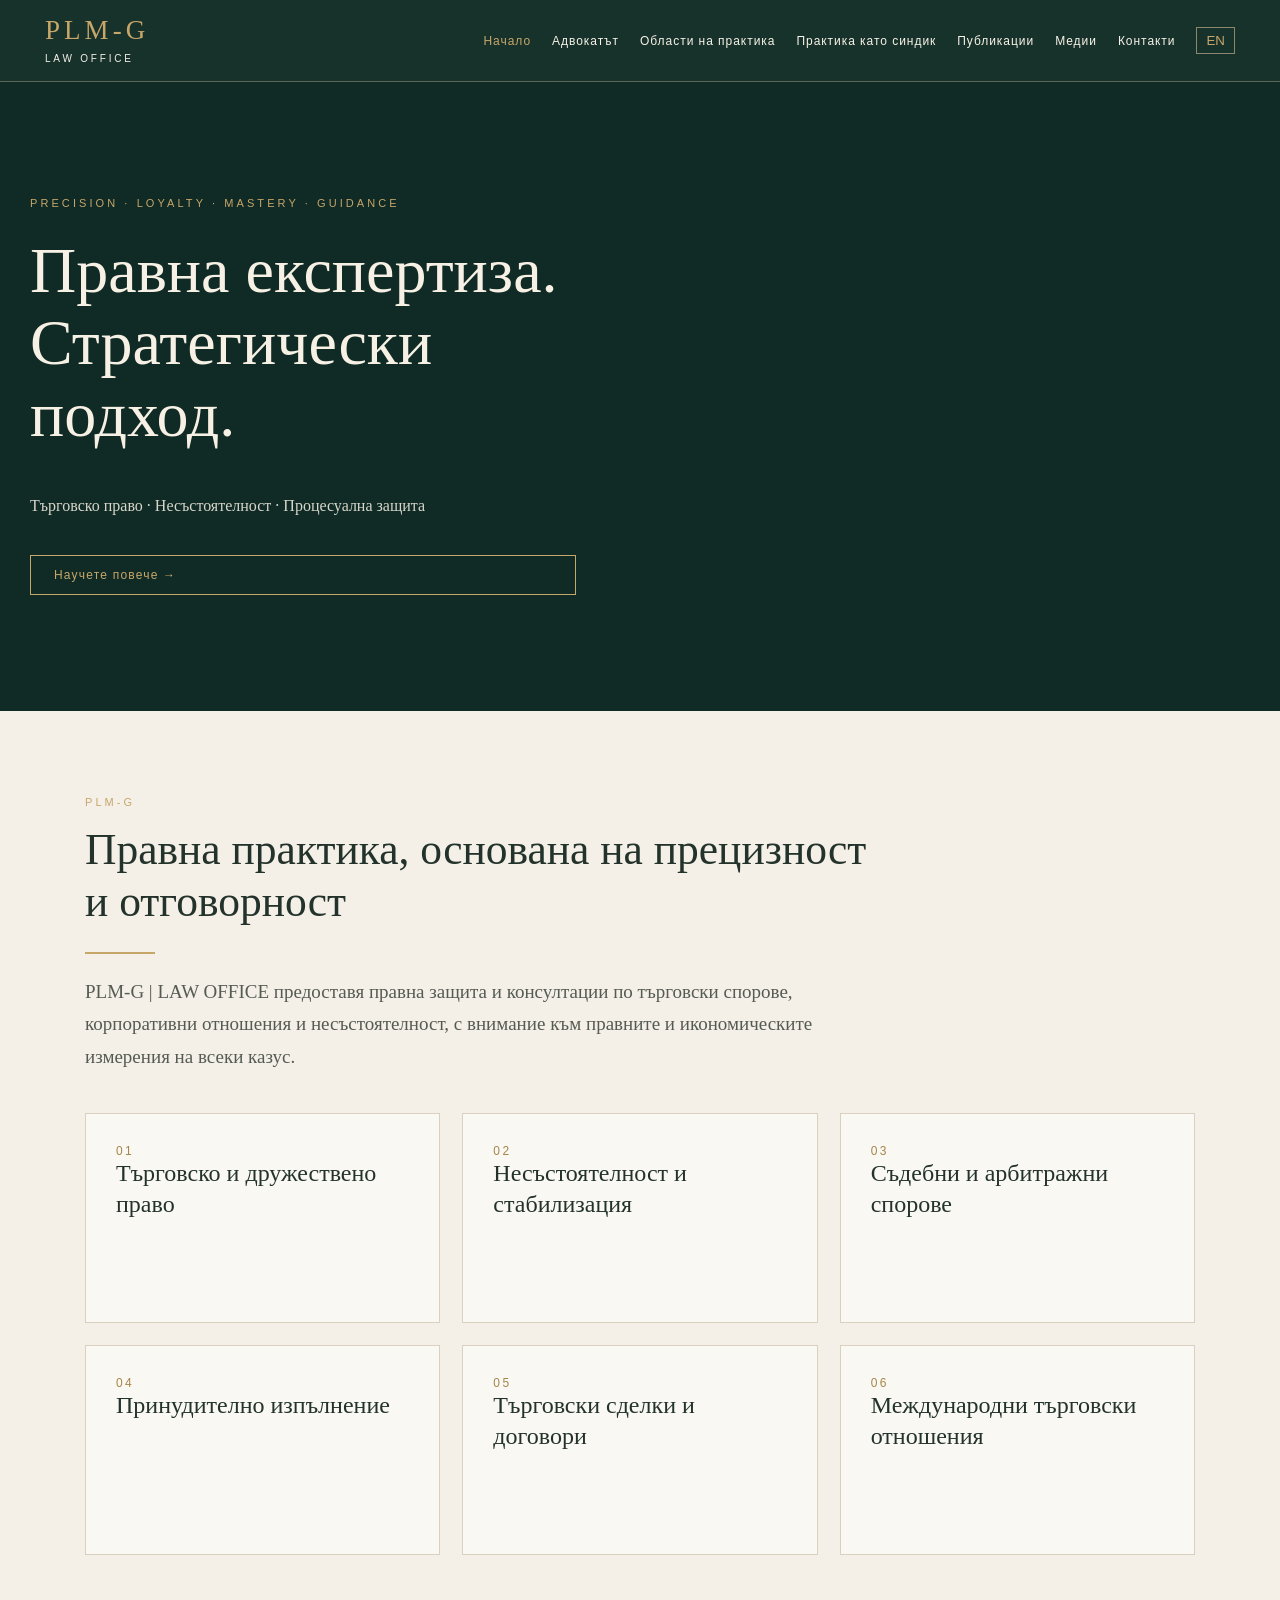
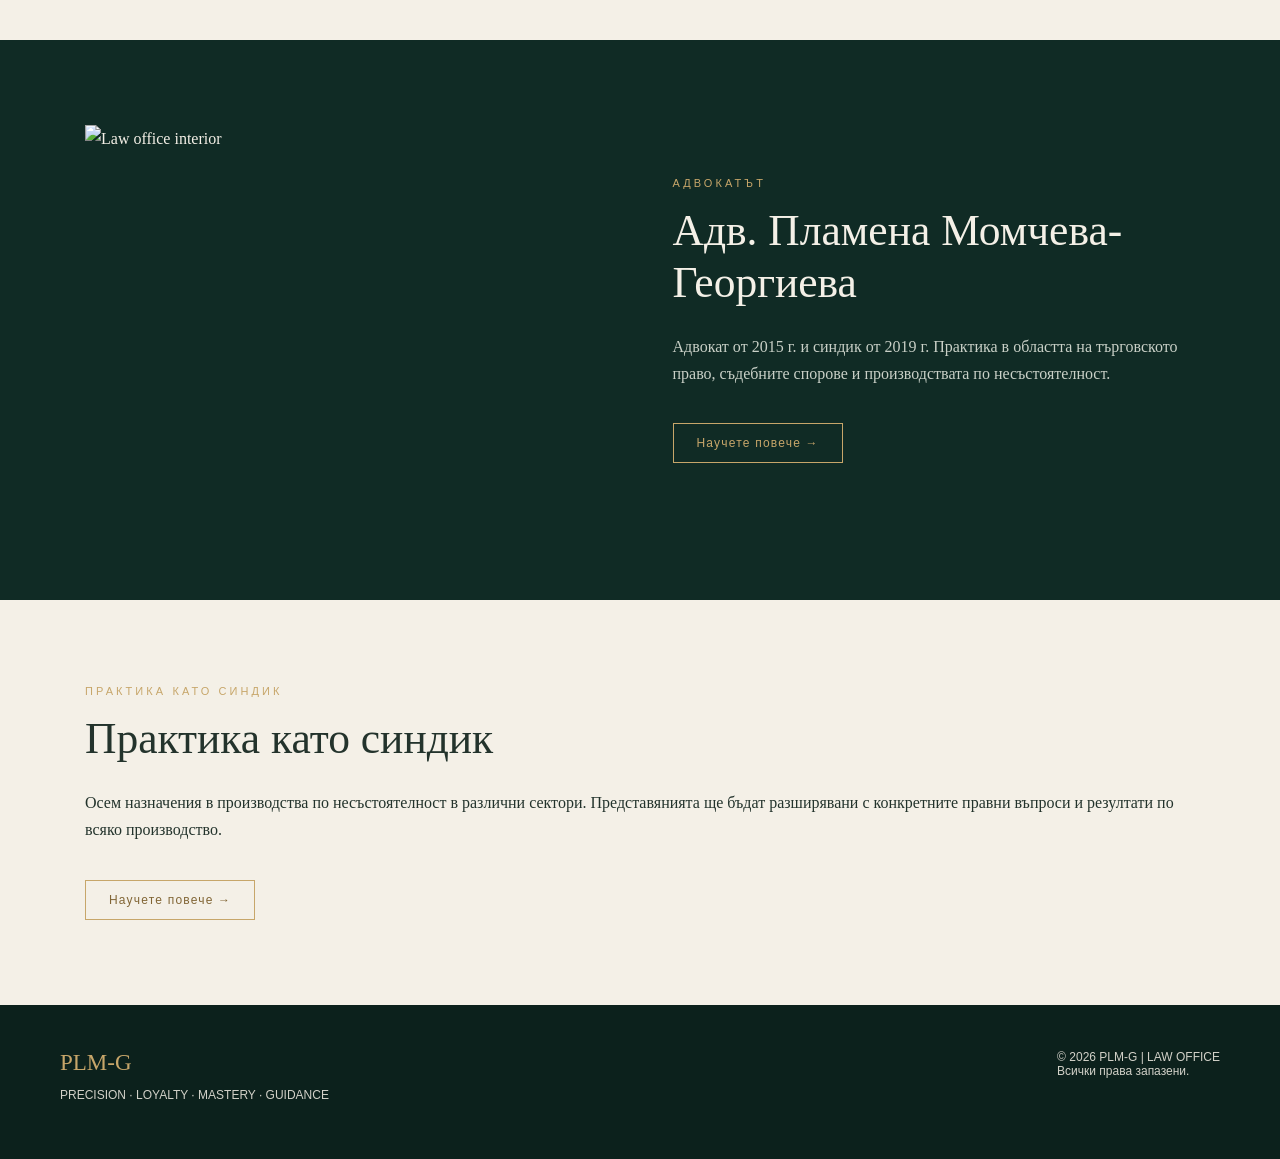
==== index.html @ 131e3fe8 "Add files via upload" ====
<!doctype html><html lang="bg"><head><meta charset="utf-8"><meta name="viewport" content="width=device-width, initial-scale=1"><meta name="description" content="PLM-G Law Office — commercial law, insolvency and litigation"><title>PLM-G | LAW OFFICE</title><link rel="stylesheet" href="style.css"></head><body data-page="index"><header id="header"></header><main id="main"></main><footer id="footer"></footer><script src="app.js"></script></body></html>
---- style.css ----
:root{--forest:#102b25;--green:#1b3b32;--gold:#c7a66a;--cream:#f4f0e7;--ink:#23332c;--muted:#706e65}*{box-sizing:border-box}html{scroll-behavior:smooth}body{margin:0;font-family:Georgia,'Times New Roman',serif;color:var(--ink);background:var(--cream);line-height:1.7}a{color:inherit;text-decoration:none}header{position:sticky;top:0;z-index:5;background:rgba(16,43,37,.97);color:#f8f3e8;border-bottom:1px solid #5c6656}.nav{max-width:1240px;margin:auto;padding:17px 25px;display:flex;align-items:center;gap:30px}.logo{font-size:27px;letter-spacing:.15em;color:var(--gold);line-height:1}.logo small{display:block;font:10px Arial,sans-serif;letter-spacing:.28em;color:#f4f0e7;margin-top:9px}.links{margin-left:auto;display:flex;gap:21px;align-items:center;font:12px Arial,sans-serif;letter-spacing:.08em}.links a:hover,.active{color:var(--gold)}.lang{border:1px solid #8a896f;padding:5px 9px;background:none;color:var(--gold);cursor:pointer}.menu{display:none}.hero{background:var(--forest);color:#f7f0e5;display:grid;grid-template-columns:1fr 1fr;min-height:620px}.hero-text{display:flex;flex-direction:column;justify-content:center;padding:9vw max(30px,calc((100vw - 1240px)/2));padding-right:5vw}.eyebrow{font:11px Arial,sans-serif;letter-spacing:.28em;text-transform:uppercase;color:var(--gold)}h1{font-size:clamp(42px,5vw,76px);line-height:1.12;font-weight:normal;margin:26px 0}h2{font-size:clamp(30px,3.4vw,48px);font-weight:normal;line-height:1.2;margin:15px 0 25px}h3{font-size:24px;font-weight:normal;line-height:1.3;margin:0 0 12px}.hero p{max-width:550px;color:#d7d6cb}.hero-image{background:url('assets/office-collage.png') center/cover}.button{display:inline-block;margin-top:20px;border:1px solid var(--gold);padding:12px 23px;color:var(--gold);font:12px Arial,sans-serif;letter-spacing:.1em;cursor:pointer}.button:hover{background:var(--gold);color:var(--forest)}.wrap{max-width:1160px;margin:auto;padding:85px 25px}.intro{max-width:800px}.intro p{font-size:19px;color:#555b53}.rule{width:70px;height:2px;background:var(--gold);margin:22px 0}.grid{display:grid;grid-template-columns:repeat(3,1fr);gap:22px;margin-top:40px}.card{border:1px solid #d9d0bf;padding:30px;background:#faf8f2;min-height:210px}.card .num{font:12px Arial,sans-serif;letter-spacing:.2em;color:#a5854b}.card p{color:#666b61;font-size:15px}.card a{color:#886a3a;font:12px Arial,sans-serif;letter-spacing:.07em}.dark{background:var(--forest);color:#f4f0e7}.dark p{color:#c9d0c7}.split{display:grid;grid-template-columns:1fr 1fr;gap:65px;align-items:center}.photo{width:100%;height:390px;object-fit:cover;object-position:left top}.pagehead{background:var(--forest);color:#f4f0e7;padding:90px 25px 75px}.pagehead>div{max-width:1160px;margin:auto}.pagehead h1{font-size:clamp(40px,5vw,65px);margin:15px 0}.detail{border-top:1px solid #d6cbb8;padding:30px 0}.detail summary{font-size:23px;cursor:pointer}.detail summary span{display:block;color:#987d4f;font:11px Arial,sans-serif;letter-spacing:.13em;text-transform:uppercase;margin-bottom:9px}.detail p{max-width:870px;color:#5b6259}.note{background:#e8e0d1;padding:25px;border-left:3px solid var(--gold)}footer{background:#0c211c;color:#d2d1c8;padding:45px 25px;font:12px Arial,sans-serif}footer>div{max-width:1160px;margin:auto;display:flex;justify-content:space-between;gap:20px}.footer-logo{font:23px Georgia,serif;color:var(--gold)}.muted{color:#777b70}.media-link{display:block;border-bottom:1px solid #d7cdbd;padding:20px 0;color:#365447}.media-link:hover{color:#a18046}@media(max-width:900px){.nav{flex-wrap:wrap}.menu{display:block;margin-left:auto;background:none;color:var(--gold);border:1px solid #9b895d;padding:8px}.links{display:none;flex-basis:100%;flex-direction:column;align-items:flex-start;padding:15px 0}.links.open{display:flex}.hero{grid-template-columns:1fr}.hero-text{padding:70px 28px}.hero-image{min-height:330px}.grid{grid-template-columns:1fr 1fr}.split{grid-template-columns:1fr;gap:25px}}@media(max-width:550px){.grid{grid-template-columns:1fr}.wrap{padding:55px 22px}.pagehead{padding:60px 22px}footer>div{flex-direction:column}}
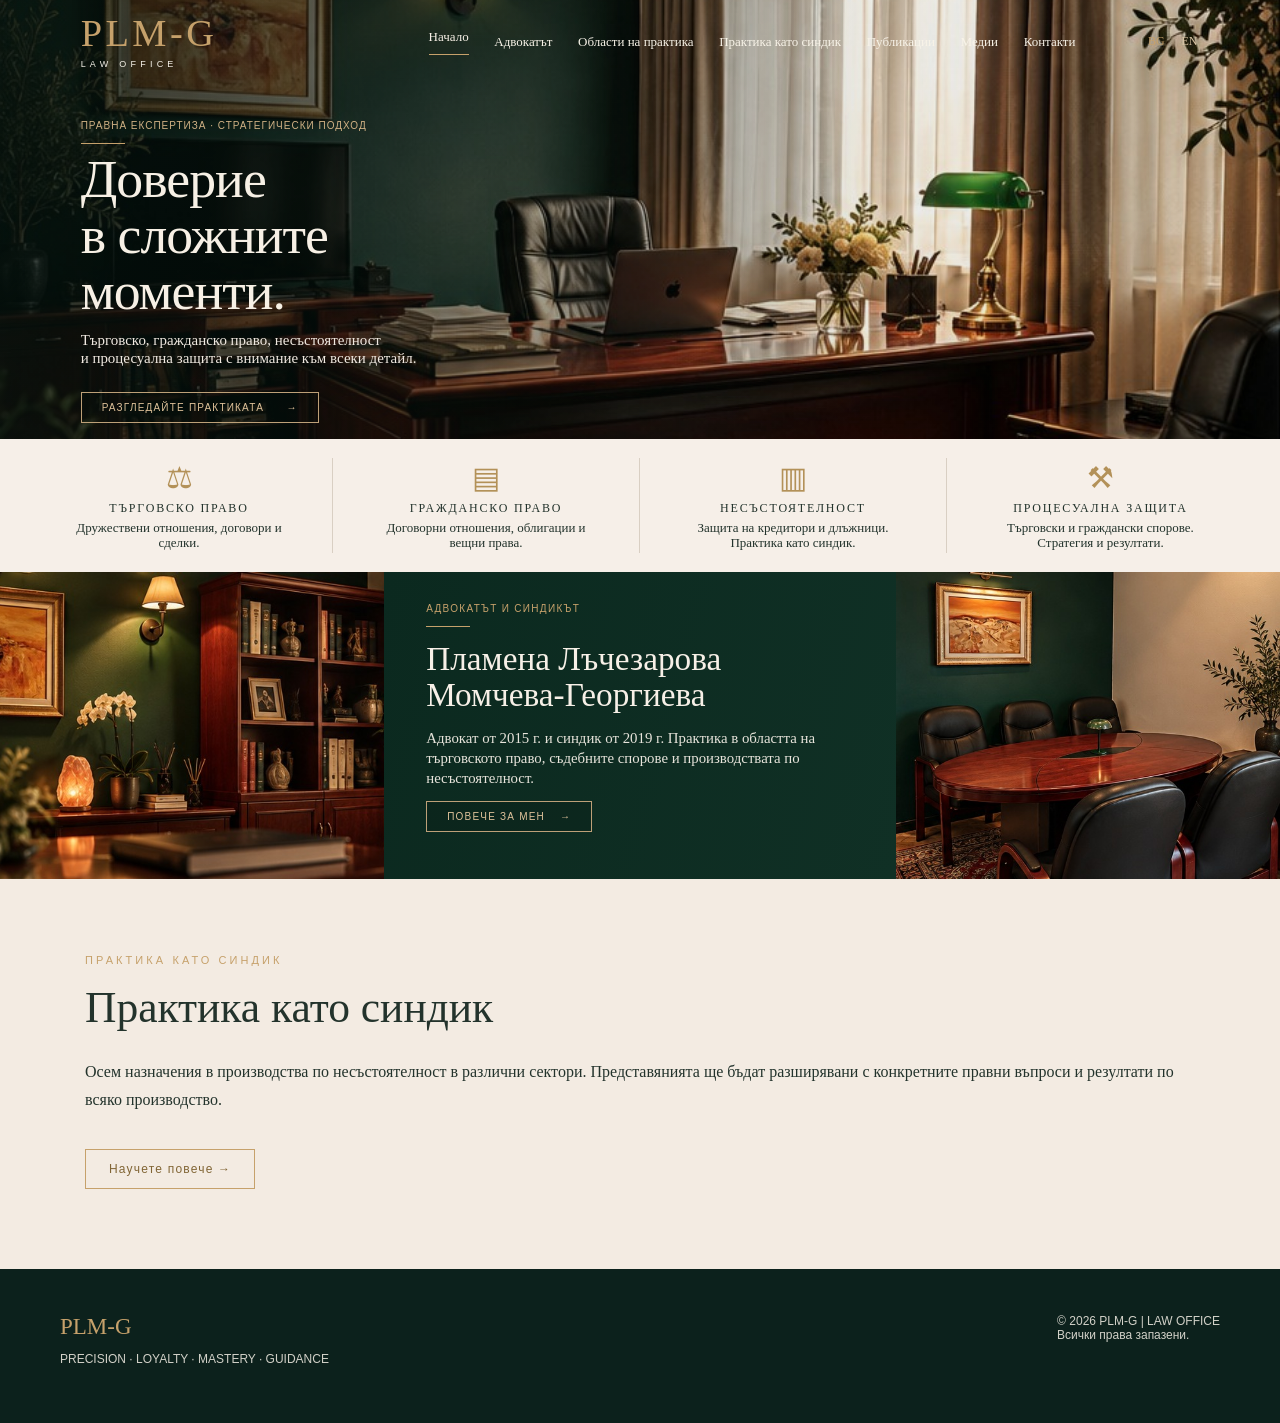
==== commit 146852e1: "Add files via upload" ====
--- a/index.html
+++ b/index.html
@@ -1 +1,2 @@
-<!doctype html><html lang="bg"><head><meta charset="utf-8"><meta name="viewport" content="width=device-width, initial-scale=1"><meta name="description" content="PLM-G Law Office — commercial law, insolvency and litigation"><title>PLM-G | LAW OFFICE</title><link rel="stylesheet" href="style.css"></head><body data-page="index"><header id="header"></header><main id="main"></main><footer id="footer"></footer><script src="app.js"></script></body></html>
+<!doctype html><html lang="bg"><head><meta charset="utf-8"><meta name="viewport" content="width=device-width, initial-scale=1"><meta name="description" content="Адв. Пламена Момчева-Георгиева — търговско и дружествено право, несъстоятелност, стабилизация, търговски спорове и принудително изпълнение в София."><title>Адвокат търговско право и несъстоятелност София | PLM-G</title><link rel="stylesheet" href="style.css"><link rel="canonical" href="https://plmg-law.com/index.html">
+<script type="application/ld+json">{"@context":"https://schema.org","@type":"LegalService","name":"PLM-G | LAW OFFICE","url":"https://plmg-law.com/","description":"Самостоятелна адвокатска практика на адв. Пламена Момчева-Георгиева в София. Търговско право и несъстоятелност.","areaServed":{"@type":"City","name":"София"},"founder":{"@type":"Person","name":"Пламена Лъчезарова Момчева-Георгиева","jobTitle":"Адвокат и синдик"},"knowsAbout":["Търговско право","Несъстоятелност","Стабилизация","Преструктуриране","Принудително изпълнение"]}</script></head><body data-page="index"><header id="header"></header><main id="main"></main><footer id="footer"></footer><script src="app.js"></script></body></html>
--- a/style.css
+++ b/style.css
@@ -1 +1,26 @@
-:root{--forest:#102b25;--green:#1b3b32;--gold:#c7a66a;--cream:#f4f0e7;--ink:#23332c;--muted:#706e65}*{box-sizing:border-box}html{scroll-behavior:smooth}body{margin:0;font-family:Georgia,'Times New Roman',serif;color:var(--ink);background:var(--cream);line-height:1.7}a{color:inherit;text-decoration:none}header{position:sticky;top:0;z-index:5;background:rgba(16,43,37,.97);color:#f8f3e8;border-bottom:1px solid #5c6656}.nav{max-width:1240px;margin:auto;padding:17px 25px;display:flex;align-items:center;gap:30px}.logo{font-size:27px;letter-spacing:.15em;color:var(--gold);line-height:1}.logo small{display:block;font:10px Arial,sans-serif;letter-spacing:.28em;color:#f4f0e7;margin-top:9px}.links{margin-left:auto;display:flex;gap:21px;align-items:center;font:12px Arial,sans-serif;letter-spacing:.08em}.links a:hover,.active{color:var(--gold)}.lang{border:1px solid #8a896f;padding:5px 9px;background:none;color:var(--gold);cursor:pointer}.menu{display:none}.hero{background:var(--forest);color:#f7f0e5;display:grid;grid-template-columns:1fr 1fr;min-height:620px}.hero-text{display:flex;flex-direction:column;justify-content:center;padding:9vw max(30px,calc((100vw - 1240px)/2));padding-right:5vw}.eyebrow{font:11px Arial,sans-serif;letter-spacing:.28em;text-transform:uppercase;color:var(--gold)}h1{font-size:clamp(42px,5vw,76px);line-height:1.12;font-weight:normal;margin:26px 0}h2{font-size:clamp(30px,3.4vw,48px);font-weight:normal;line-height:1.2;margin:15px 0 25px}h3{font-size:24px;font-weight:normal;line-height:1.3;margin:0 0 12px}.hero p{max-width:550px;color:#d7d6cb}.hero-image{background:url('assets/office-collage.png') center/cover}.button{display:inline-block;margin-top:20px;border:1px solid var(--gold);padding:12px 23px;color:var(--gold);font:12px Arial,sans-serif;letter-spacing:.1em;cursor:pointer}.button:hover{background:var(--gold);color:var(--forest)}.wrap{max-width:1160px;margin:auto;padding:85px 25px}.intro{max-width:800px}.intro p{font-size:19px;color:#555b53}.rule{width:70px;height:2px;background:var(--gold);margin:22px 0}.grid{display:grid;grid-template-columns:repeat(3,1fr);gap:22px;margin-top:40px}.card{border:1px solid #d9d0bf;padding:30px;background:#faf8f2;min-height:210px}.card .num{font:12px Arial,sans-serif;letter-spacing:.2em;color:#a5854b}.card p{color:#666b61;font-size:15px}.card a{color:#886a3a;font:12px Arial,sans-serif;letter-spacing:.07em}.dark{background:var(--forest);color:#f4f0e7}.dark p{color:#c9d0c7}.split{display:grid;grid-template-columns:1fr 1fr;gap:65px;align-items:center}.photo{width:100%;height:390px;object-fit:cover;object-position:left top}.pagehead{background:var(--forest);color:#f4f0e7;padding:90px 25px 75px}.pagehead>div{max-width:1160px;margin:auto}.pagehead h1{font-size:clamp(40px,5vw,65px);margin:15px 0}.detail{border-top:1px solid #d6cbb8;padding:30px 0}.detail summary{font-size:23px;cursor:pointer}.detail summary span{display:block;color:#987d4f;font:11px Arial,sans-serif;letter-spacing:.13em;text-transform:uppercase;margin-bottom:9px}.detail p{max-width:870px;color:#5b6259}.note{background:#e8e0d1;padding:25px;border-left:3px solid var(--gold)}footer{background:#0c211c;color:#d2d1c8;padding:45px 25px;font:12px Arial,sans-serif}footer>div{max-width:1160px;margin:auto;display:flex;justify-content:space-between;gap:20px}.footer-logo{font:23px Georgia,serif;color:var(--gold)}.muted{color:#777b70}.media-link{display:block;border-bottom:1px solid #d7cdbd;padding:20px 0;color:#365447}.media-link:hover{color:#a18046}@media(max-width:900px){.nav{flex-wrap:wrap}.menu{display:block;margin-left:auto;background:none;color:var(--gold);border:1px solid #9b895d;padding:8px}.links{display:none;flex-basis:100%;flex-direction:column;align-items:flex-start;padding:15px 0}.links.open{display:flex}.hero{grid-template-columns:1fr}.hero-text{padding:70px 28px}.hero-image{min-height:330px}.grid{grid-template-columns:1fr 1fr}.split{grid-template-columns:1fr;gap:25px}}@media(max-width:550px){.grid{grid-template-columns:1fr}.wrap{padding:55px 22px}.pagehead{padding:60px 22px}footer>div{flex-direction:column}}
+:root{--forest:#102b25;--green:#1b3b32;--gold:#c7a66a;--cream:#f4f0e7;--ink:#23332c;--muted:#706e65}*{box-sizing:border-box}html{scroll-behavior:smooth}body{margin:0;font-family:Georgia,'Times New Roman',serif;color:var(--ink);background:var(--cream);line-height:1.7}a{color:inherit;text-decoration:none}header{position:sticky;top:0;z-index:5;background:rgba(16,43,37,.97);color:#f8f3e8;border-bottom:1px solid #5c6656}.nav{max-width:1240px;margin:auto;padding:17px 25px;display:flex;align-items:center;gap:30px}.logo{font-size:27px;letter-spacing:.15em;color:var(--gold);line-height:1}.logo small{display:block;font:10px Arial,sans-serif;letter-spacing:.28em;color:#f4f0e7;margin-top:9px}.links{margin-left:auto;display:flex;gap:21px;align-items:center;font:12px Arial,sans-serif;letter-spacing:.08em}.links a:hover,.active{color:var(--gold)}.lang{border:1px solid #8a896f;padding:5px 9px;background:none;color:var(--gold);cursor:pointer}.menu{display:none}.hero{background:var(--forest);color:#f7f0e5;display:grid;grid-template-columns:1fr 1fr;min-height:620px}.hero-text{display:flex;flex-direction:column;justify-content:center;padding:9vw max(30px,calc((100vw - 1240px)/2));padding-right:5vw}.eyebrow{font:11px Arial,sans-serif;letter-spacing:.28em;text-transform:uppercase;color:var(--gold)}h1{font-size:clamp(42px,5vw,76px);line-height:1.12;font-weight:normal;margin:26px 0}h2{font-size:clamp(30px,3.4vw,48px);font-weight:normal;line-height:1.2;margin:15px 0 25px}h3{font-size:24px;font-weight:normal;line-height:1.3;margin:0 0 12px}.hero p{max-width:550px;color:#d7d6cb}.hero-image{background:url('office-collage.png') center/cover}.button{display:inline-block;margin-top:20px;border:1px solid var(--gold);padding:12px 23px;color:var(--gold);font:12px Arial,sans-serif;letter-spacing:.1em;cursor:pointer}.button:hover{background:var(--gold);color:var(--forest)}.wrap{max-width:1160px;margin:auto;padding:85px 25px}.intro{max-width:800px}.intro p{font-size:19px;color:#555b53}.rule{width:70px;height:2px;background:var(--gold);margin:22px 0}.grid{display:grid;grid-template-columns:repeat(3,1fr);gap:22px;margin-top:40px}.card{border:1px solid #d9d0bf;padding:30px;background:#faf8f2;min-height:210px}.card .num{font:12px Arial,sans-serif;letter-spacing:.2em;color:#a5854b}.card p{color:#666b61;font-size:15px}.card a{color:#886a3a;font:12px Arial,sans-serif;letter-spacing:.07em}.dark{background:var(--forest);color:#f4f0e7}.dark p{color:#c9d0c7}.split{display:grid;grid-template-columns:1fr 1fr;gap:65px;align-items:center}.photo{width:100%;height:390px;object-fit:cover;object-position:left top}.pagehead{background:var(--forest);color:#f4f0e7;padding:90px 25px 75px}.pagehead>div{max-width:1160px;margin:auto}.pagehead h1{font-size:clamp(40px,5vw,65px);margin:15px 0}.detail{border-top:1px solid #d6cbb8;padding:30px 0}.detail summary{font-size:23px;cursor:pointer}.detail summary span{display:block;color:#987d4f;font:11px Arial,sans-serif;letter-spacing:.13em;text-transform:uppercase;margin-bottom:9px}.detail p{max-width:870px;color:#5b6259}.note{background:#e8e0d1;padding:25px;border-left:3px solid var(--gold)}footer{background:#0c211c;color:#d2d1c8;padding:45px 25px;font:12px Arial,sans-serif}footer>div{max-width:1160px;margin:auto;display:flex;justify-content:space-between;gap:20px}.footer-logo{font:23px Georgia,serif;color:var(--gold)}.muted{color:#777b70}.media-link{display:block;border-bottom:1px solid #d7cdbd;padding:20px 0;color:#365447}.media-link:hover{color:#a18046}@media(max-width:900px){.nav{flex-wrap:wrap}.menu{display:block;margin-left:auto;background:none;color:var(--gold);border:1px solid #9b895d;padding:8px}.links{display:none;flex-basis:100%;flex-direction:column;align-items:flex-start;padding:15px 0}.links.open{display:flex}.hero{grid-template-columns:1fr}.hero-text{padding:70px 28px}.hero-image{min-height:330px}.grid{grid-template-columns:1fr 1fr}.split{grid-template-columns:1fr;gap:25px}}@media(max-width:550px){.grid{grid-template-columns:1fr}.wrap{padding:55px 22px}.pagehead{padding:60px 22px}footer>div{flex-direction:column}}
+
+/* PLM-G: reference-matched classic European front page */
+:root{--forest:#0d291f;--gold:#c6a16b;--cream:#f3ebe2}
+body[data-page="index"] header{position:absolute;left:0;right:0;top:0;background:transparent;border:0;z-index:20}
+body[data-page="index"] .nav{max-width:1300px;padding:14px clamp(26px,6.3vw,92px);gap:24px}
+.logo{font-size:clamp(29px,3vw,40px);font-weight:normal;letter-spacing:.09em}
+.logo small{font-size:9px;letter-spacing:.47em;margin-top:7px}
+.links{gap:clamp(12px,2vw,28px);font:13px Georgia,'Times New Roman',serif;letter-spacing:0}
+.links a{white-space:nowrap}.links a.active{color:#f6efe5;border-bottom:1px solid var(--gold);padding-bottom:9px}
+.lang-switch{display:flex;align-items:center;gap:5px;margin-left:clamp(4px,4vw,45px);color:#b6a286}.lang{border:0;padding:2px;background:transparent;color:#d6c2a3;font:12px Georgia,serif}.lang.selected{color:var(--gold)}
+.hero-reference{height:clamp(420px,34.3vw,570px);min-height:420px;display:block;background:linear-gradient(90deg,rgba(4,17,13,.80) 0%,rgba(4,17,13,.58) 26%,rgba(4,17,13,.08) 67%,rgba(4,17,13,.06) 100%),url('hero-office.jpg') center 49%/cover no-repeat;position:relative}
+.hero-reference .hero-text{height:100%;max-width:1300px;margin:auto;padding:clamp(120px,9vw,150px) clamp(26px,6.3vw,92px) 26px;display:block}
+.hero-reference .eyebrow{font:10px Arial,sans-serif;letter-spacing:.10em;color:#d0b184}
+.hero-rule{width:44px;height:1px;background:var(--gold);margin:12px 0 8px}
+.hero-reference h1{font-size:clamp(43px,4.2vw,66px);line-height:1.04;letter-spacing:-.018em;margin:0 0 11px;max-width:480px}
+.hero-reference p{font-size:clamp(13px,1.17vw,16px);line-height:1.25;color:#f0e9e1;margin:0}
+.hero-reference .button,.triptych-center .button{font:10px Arial,sans-serif;letter-spacing:.12em;margin-top:24px;padding:9px 20px;min-width:238px;display:inline-flex;justify-content:space-between;align-items:center;border:1px solid #bda078;color:#dfc29a;background:rgba(7,20,16,.18)}
+.featured-areas{display:grid;grid-template-columns:repeat(4,minmax(0,1fr));background:#f6efe8;padding:19px max(26px,calc((100vw - 1280px)/2));min-height:133px}
+.featured-area{display:flex;flex-direction:column;align-items:center;justify-content:center;text-align:center;padding:0 18px;border-right:1px solid #d9cfc3;line-height:1.2}
+.featured-area:last-child{border-right:0}.featured-area:hover{background:#efe5d9}.area-icon{font:30px Georgia,serif;color:#b39158;height:37px}.featured-area strong{font-size:12px;letter-spacing:.15em;font-weight:normal;margin:4px 0}.featured-area>span:last-child{font-size:13px;max-width:220px}
+.office-triptych{display:grid;grid-template-columns:30% 40% 30%;height:clamp(260px,24vw,365px);background:var(--forest);color:#f7f0e7}.triptych-image{background-position:center;background-size:cover}.triptych-library{background-image:url('library.jpg')}.triptych-meeting{background-image:url('meeting.jpg')}.triptych-center{padding:clamp(19px,2.4vw,42px) clamp(22px,3.3vw,52px);background:linear-gradient(105deg,#0b291f,#103025)}.triptych-center .eyebrow{font-size:10px;letter-spacing:.13em}.triptych-center h2{font-size:clamp(24px,2.6vw,39px);line-height:1.1;margin:14px 0}.triptych-center p{font-size:clamp(13px,1.16vw,16px);line-height:1.35;color:#e7e4db;margin:0}.triptych-center .button{margin-top:13px;min-width:166px}
+.below-fold{padding-top:75px;padding-bottom:80px}.below-fold .button{color:#816535}
+@media(max-width:1050px){.links{gap:11px;font-size:11px}.lang-switch{margin-left:0}.triptych-center{padding:23px}.triptych-center h2{font-size:26px}}
+@media(max-width:800px){body[data-page="index"] .nav{padding:15px 24px}.menu{display:block}.links{background:rgba(12,37,29,.98);margin:0;flex-basis:100%;padding:20px;gap:16px}.links.open{display:flex}.hero-reference{height:550px}.hero-reference .hero-text{padding:165px 25px 35px}.hero-reference h1{font-size:54px}.featured-areas{grid-template-columns:repeat(2,1fr);padding:15px}.featured-area{padding:20px 12px;border-bottom:1px solid #d9cfc3}.featured-area:nth-child(2){border-right:0}.featured-area:nth-child(n+3){border-bottom:0}.office-triptych{grid-template-columns:1fr 1fr;height:auto}.triptych-library{min-height:310px}.triptych-center{min-height:310px}.triptych-meeting{display:none}}
+@media(max-width:520px){.hero-reference{height:570px;background-position:56% center}.hero-reference h1{font-size:46px}.hero-reference p{font-size:14px}.featured-area strong{font-size:10px}.featured-area>span:last-child{font-size:12px}.office-triptych{grid-template-columns:1fr}.triptych-library{min-height:230px}.triptych-center{min-height:290px;padding:28px}.triptych-meeting{display:none}}
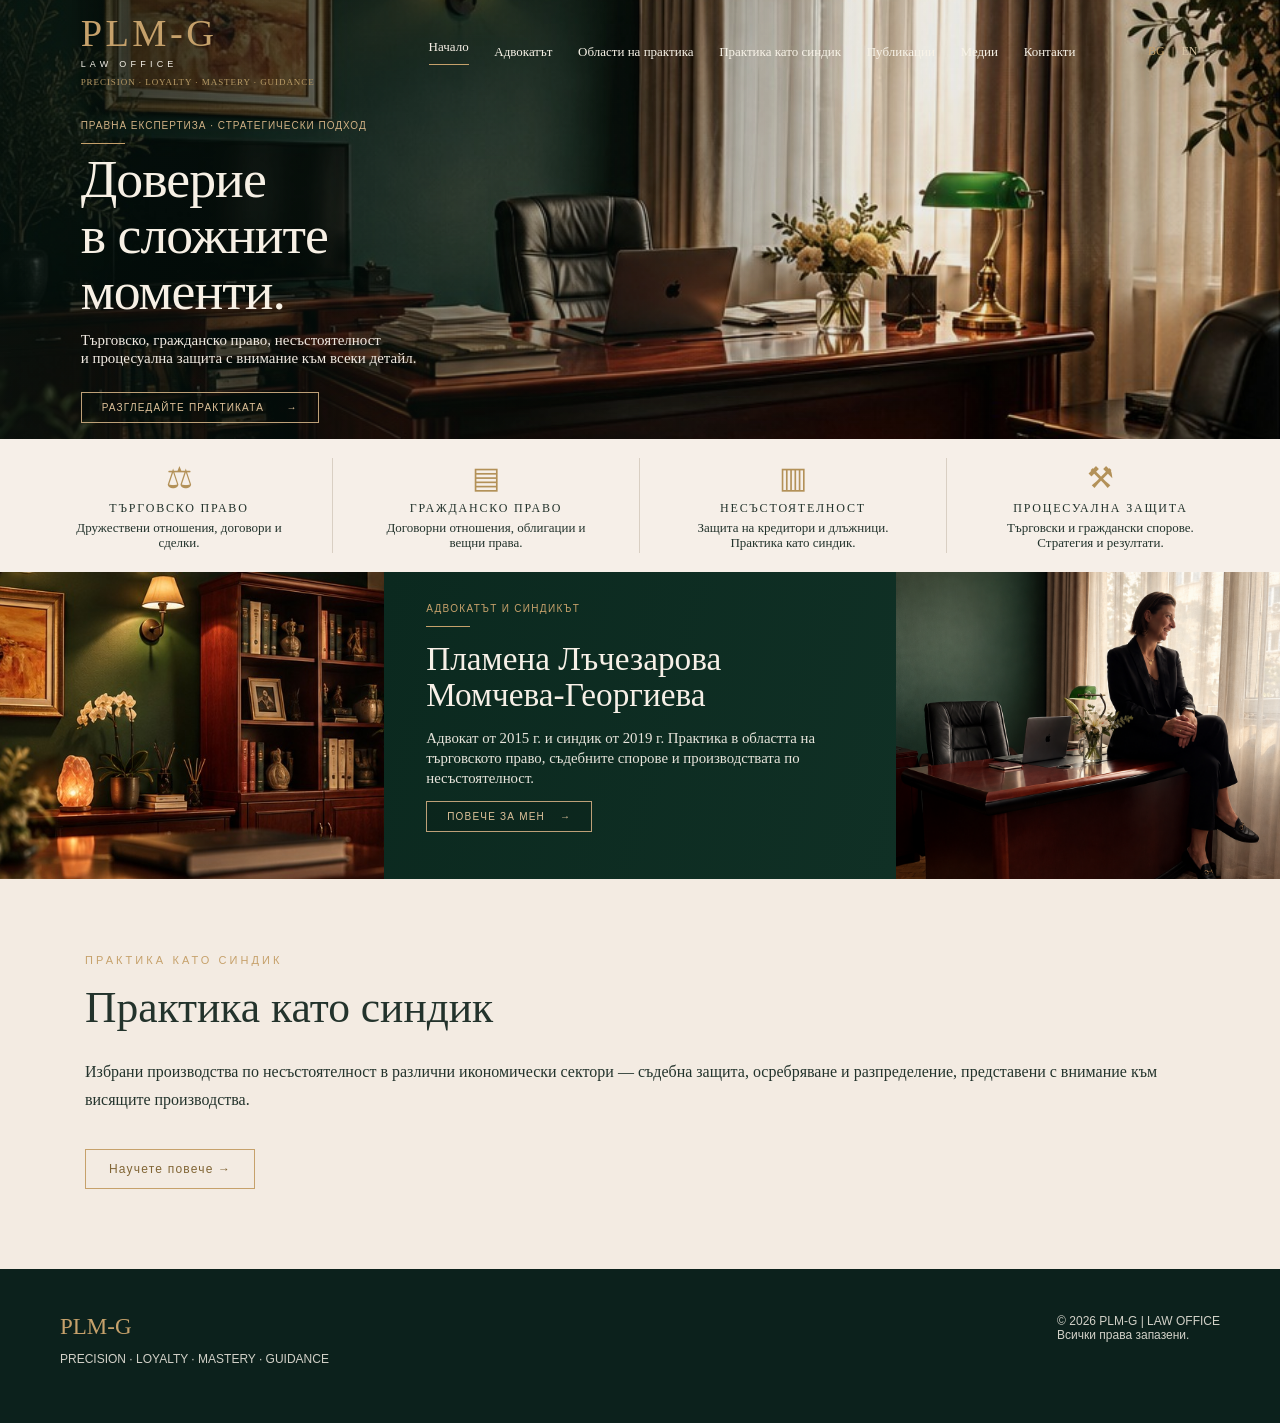
==== commit 2275816e: "Add files via upload" ====
--- a/index.html
+++ b/index.html
@@ -1,2 +1 @@
-<!doctype html><html lang="bg"><head><meta charset="utf-8"><meta name="viewport" content="width=device-width, initial-scale=1"><meta name="description" content="Адв. Пламена Момчева-Георгиева — търговско и дружествено право, несъстоятелност, стабилизация, търговски спорове и принудително изпълнение в София."><title>Адвокат търговско право и несъстоятелност София | PLM-G</title><link rel="stylesheet" href="style.css"><link rel="canonical" href="https://plmg-law.com/index.html">
-<script type="application/ld+json">{"@context":"https://schema.org","@type":"LegalService","name":"PLM-G | LAW OFFICE","url":"https://plmg-law.com/","description":"Самостоятелна адвокатска практика на адв. Пламена Момчева-Георгиева в София. Търговско право и несъстоятелност.","areaServed":{"@type":"City","name":"София"},"founder":{"@type":"Person","name":"Пламена Лъчезарова Момчева-Георгиева","jobTitle":"Адвокат и синдик"},"knowsAbout":["Търговско право","Несъстоятелност","Стабилизация","Преструктуриране","Принудително изпълнение"]}</script></head><body data-page="index"><header id="header"></header><main id="main"></main><footer id="footer"></footer><script src="app.js"></script></body></html>
+<!doctype html><html lang="bg"><head><meta charset="utf-8"><meta name="viewport" content="width=device-width, initial-scale=1"><meta name="description" content="PLM-G Law Office — commercial law, insolvency and litigation"><title>PLM-G | LAW OFFICE</title><link rel="stylesheet" href="style.css"></head><body data-page="index"><header id="header"></header><main id="main"></main><footer id="footer"></footer><script src="app.js"></script></body></html>
